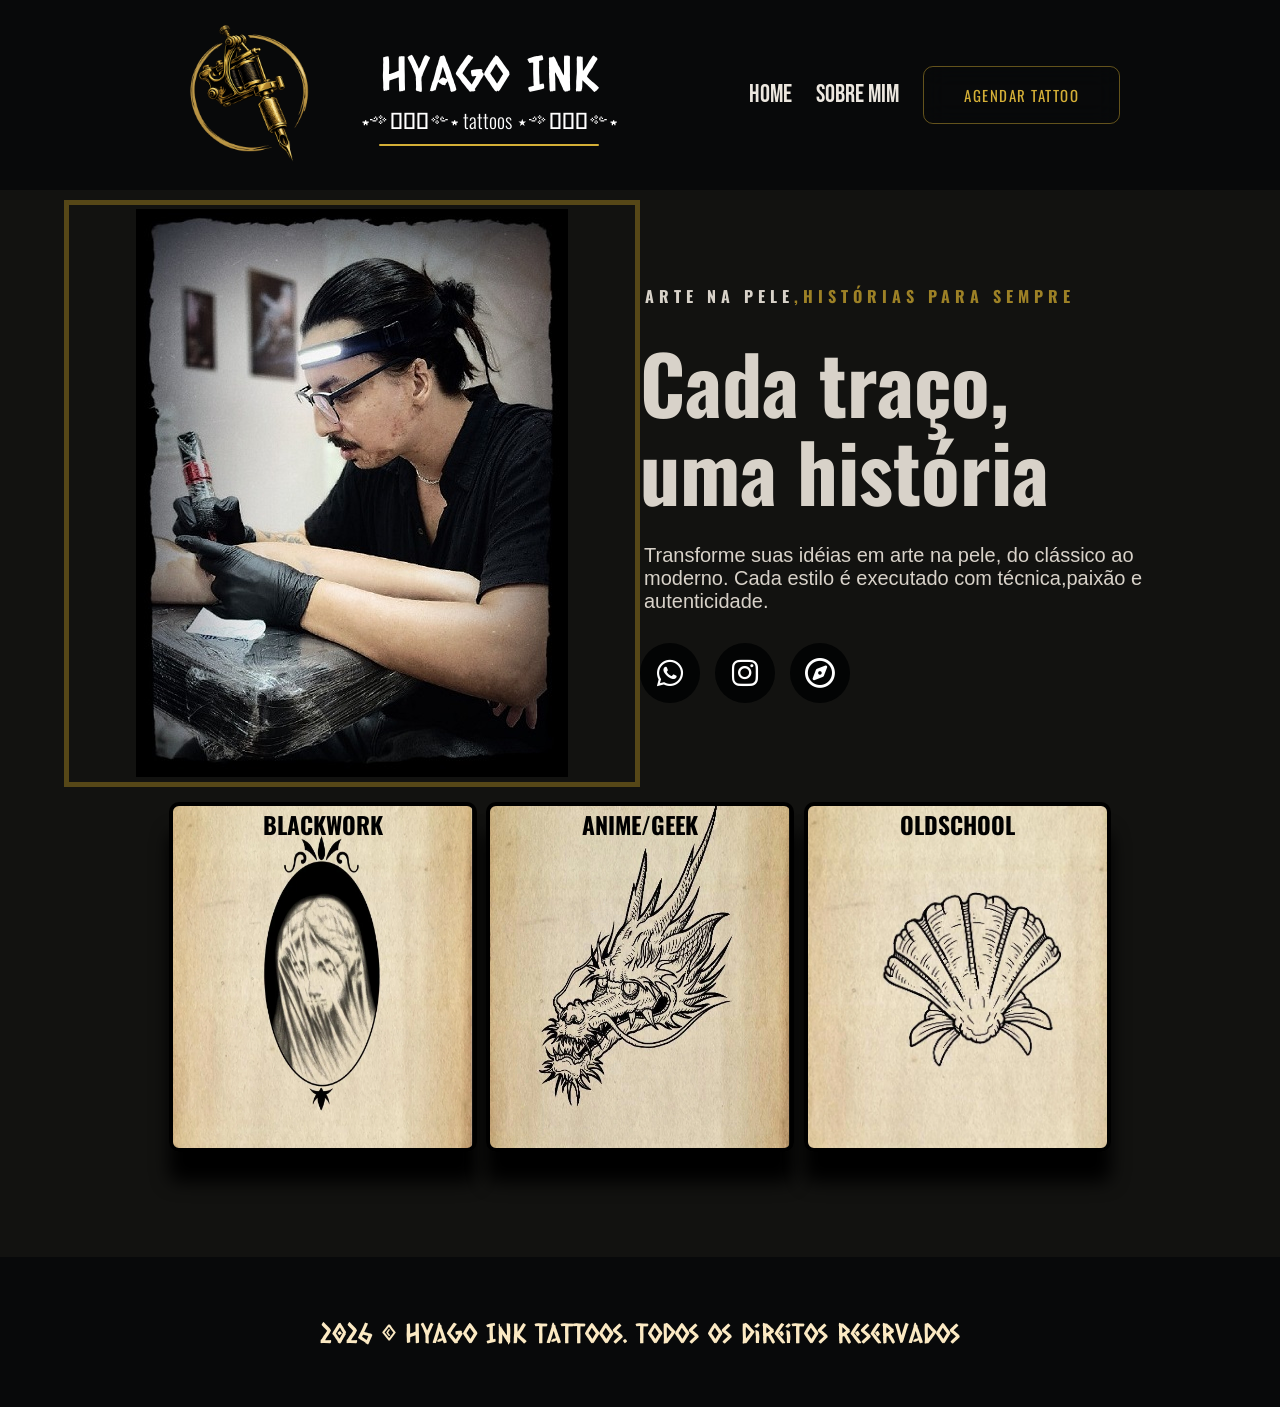
==== index.html @ d890bc1d "website criado" ====
<!doctype html>
<html lang="pt-br">
  <head>
    <meta charset="UTF-8" />
    <meta name="viewport" content="width=device-width, initial-scale=1.0" />
    <meta name="author" content="Haroldo Albino Verino" />
    <title>Hyago Ink tattoo</title>
    <link rel="icon" type="image/x-icon" href="/assets/favicon.ico" />
    <link
      rel="stylesheet"
      href="https://cdnjs.cloudflare.com/ajax/libs/font-awesome/6.7.2/css/all.min.css"
    />
    <meta name="description" content="Hyago tatuador blackwork de Fortaleza" />
    <link rel="stylesheet" href="style.css" />
    <link rel="stylesheet" href="lightbox.css" />
  </head>

  <body>
    <header>
      <nav>
        <div class="logo">
          <img
            src="assets/logoAgulha.png"
            alt="Logo do tatuador"
            class="logo-img"
          />

          <div class="logo-texto">
            <h1>
              <span class="titulo">Hyago Ink</span>
              <span class="subtitulo">‏⋆༺𓆩⸙𓆪༻⋆ tattoos ‏⋆༺𓆩⸙𓆪༻⋆</span>
              <span class="linha"></span>
            </h1>
          </div>
        </div>
        <ul class="navMenu">
          <li class="home-and-me">
            <a href="index.html" target="_self">Home</a>
          </li>
          <li class="home-and-me">
            <a class=" " href="sobreMim.html" target="_blank">Sobre Mim</a>
          </li>
          <li>
            <button
              onclick="
                window.open(
                  'https://wa.me/5585996476082?text=Ol%C3%A1%20Hyago%20%3A).%20Gostaria%20de%20me%20informar%20e%20agendar%20uma%20tattoo%20contigo.',
                  '_blank',
                )
              "
            >
              Agendar Tattoo
            </button>
          </li>
        </ul>
      </nav>
    </header>

    <section class="hero">
      <div class="box-img">
        <img
          id="barista"
          src="./assets/PhotoFunia-medium.jpg"
          alt="mulher barista"
        />
      </div>
      <div class="box-txt">
        <span> <strong>arte na pele</strong>,histórias para sempre</span>
        <h2>
          Cada traço, <br />
          uma história
        </h2>
        <p>
          Transforme suas idéias em arte na pele, do clássico ao moderno. Cada
          estilo é executado com técnica,paixão e autenticidade.
        </p>
        <div class="botoesContato">
          <a
            href="https://wa.me/558596476082"
            class="btn-social"
            target="_blank"
            aria-label="WhatsApp"
          >
            <i class="fa-brands fa-whatsapp"></i>
          </a>
          <a
            href="https://www.instagram.com/hyago.ink/p/DD-HPWAJzlg/"
            class="btn-social"
            target="_blank"
            aria-label="Instagram"
          >
            <i class="fa-brands fa-instagram"></i>
          </a>
          <a
            href="https://www.google.com/maps/place/North+Shopping+J%C3%B3quei/@-3.7646518,-38.5771942,17z/data=!3m1!4b1!4m6!3m5!1s0x7c74bf9281de4b5:0xbfbcad0a85fe0b85!8m2!3d-3.7646572!4d-38.5746193!16s%2Fg%2F12ml2y3hp?entry=ttu&g_ep=EgoyMDI2MDcxOS4wIKXMDSoASAFQAw%3D%3D/"
            class="btn-social"
            target="_blank"
            aria-label="Localização"
          >
            <i i class="fa-regular fa-compass"></i>
          </a>
        </div>
      </div>
    </section>

    <section class="especialidades">
      <div class="box-item bilu">
        <h3>
          <a href="#" class="abrir-galeria" data-galeria="blackwork">
            Blackwork
          </a>
        </h3>
      </div>

      <div class="box-item bilu2">
        <h3>
          <a href="#" class="abrir-galeria" data-galeria="anime">
            Anime/Geek
          </a>
        </h3>
      </div>
      <div class="box-item bilu3">
        <h3>
          <a href="#" class="abrir-galeria" data-galeria="oldschool">
            Oldschool
          </a>
        </h3>
      </div>
    </section>

    <footer>2026 © Hyago Ink tattoos. Todos os direitos reservados</footer>

    <!-- ------ -------modal---------------- ----------------------------------------------->
    <div class="container-galeria">
      <button id="fecharGaleria">&times;</button>

      <div class="gallery" id="gallery"></div>
    </div>

    <!-- ----------------------------------------Codigos em Javascript------------------------------------ -->
    <script src="lightbox-plus-jquery.js"></script>
    <script>
      const imagens = {
        blackwork: [
          "assets/blackwork/b1.webp",
          "assets/blackwork/b2.webp",
          "assets/blackwork/b3.webp",
          "assets/blackwork/b4.webp",
          "assets/blackwork/b5.webp",
          "assets/blackwork/b6.webp",
          "assets/blackwork/b7.webp",
          "assets/blackwork/b8.webp",
        ],

        anime: [
          "assets/anime/a1.webp",
          "assets/anime/a2.webp",
          "assets/anime/a3.webp",
          "assets/anime/a4.webp",
          "assets/anime/a5.webp",
          "assets/anime/a6.webp",
          "assets/anime/a7.webp",
          "assets/anime/a8.webp",
        ],

        oldschool: [
          "assets/oldschool/o1.webp",
          "assets/oldschool/o2.webp",
          "assets/oldschool/o3.webp",
          "assets/oldschool/o4.webp",
          "assets/oldschool/o5.webp",
        ],
      };

      const modal = document.querySelector(".container-galeria");
      const gallery = document.getElementById("gallery");

      document.querySelectorAll(".abrir-galeria").forEach((botao) => {
        botao.addEventListener("click", (e) => {
          e.preventDefault();

          const nomeGaleria = botao.dataset.galeria;

          gallery.innerHTML = "";

          imagens[nomeGaleria].forEach((foto) => {
            gallery.innerHTML += `
            <a href="${foto}"
              data-lightbox="${nomeGaleria}"
              data-title="${nomeGaleria}">  
                <img src="${foto}" alt="">
            </a>
            `;
          });

          modal.style.display = "flex";
        });
      });

      document.getElementById("fecharGaleria").onclick = () => {
        modal.style.display = "none";
      };

      modal.addEventListener("click", (e) => {
        if (e.target === modal) {
          modal.style.display = "none";
        }
      });
    </script>
  </body>
</html>
---- style.css ----
@import url('https://fonts.googleapis.com/css2?family=Anton&family=Bebas+Neue&family=Caesar+Dressing&family=Oswald:wght@200..700&family=Teko:wght@300..700&display=swap');

*{
    margin: 0;
    padding: 0;
    box-sizing: border-box;
}
body{
    background:  #121210;
    color: #FFFFFF;
}
html{
    font-family:"Oswald", sans-serif;
    font-weight: 400;
    font-style: normal;
}
a{
    text-decoration: none;
}

ul{
    list-style: none;
}
.logo{
    display: flex;
    align-items: center;
    gap: 1.25rem;
}
.logo img{
    width: 11.25rem;
    height: 11.25rem;
    object-fit: contain;
}
.logo-texto {
    display: flex;
    flex-direction: column;
    align-items: center;
    font-family: "Bebas Neue", sans-serif;
    font-weight: 300;
    font-style: normal;
}
.logoHeader{
    width: 0.125rem;
}
.logo-texto h1 {
    display: flex;
    flex-direction: column;
    align-items: center;
    gap: 0.2rem;
}

.titulo {
    font-size: 3rem;
    color: white;
    font-family: "Caesar Dressing", system-ui;
    font-weight: 400;
    font-style: normal;
    text-transform: uppercase;
    text-align: center;
}

.subtitulo {
    font-size: 1.25rem;
    color: white;
    margin-top: 0;
    font-family: "Oswald", sans-serif;
    font-optical-sizing: auto;
    font-weight: 300;
    font-style: normal;
    text-align: center;
    text-transform: lowercase;
    display: block;
}

.linha {
    width: 13.75rem;
    height: 0.18rem;
    background-color: #d4af37; /* amarelo/dourado */
    margin-top: 0.31rem;
    border-radius: 0.12rem;
}

nav{
    max-width: 125rem;
    margin: auto;
    padding: 0.3rem 10rem;
    background: rgb(8, 9, 10);


    display:flex;
    flex-flow: row;
    justify-content: space-between ;
    align-items: center;
    /* box-shadow: 10px 0px 10px  #967347ff; */
    
}

.navMenu{
    font-family: "Bebas Neue", sans-serif;
    font-weight: 300;
    font-style: normal;
    display: flex;
    flex-flow: row wrap;
    justify-content: center;
    align-items: center;
    text-align: center;
    gap: 1.5rem;
    color:  #eCE7DFff;
    font-size: 1.56rem;
    cursor: pointer;
}

.home-and-me:hover{
    transition: all 0.3s ease-in-out;
    font-size: 1.75rem;
    color: #d4af37;
    font-weight:normal;
}
.home-and-me a{
    position: relative;
    color: #ECE7DF;
    text-decoration: none;
    transition: color 0.2s ease-in-out;
}
.home-and-me a::after{
    content: "";
    position: absolute;
    left: 0;
    bottom: -6px;
    width: 0;
    height: 3px;
    background-color: #d4af37;
    transition: width 0.3s ease;
}

.home-and-me a:hover{
    color: #d4af37;
}

.home-and-me a:hover::after{
    width: 100%;
}

button{
    padding: 1.06rem 2.5rem;
    border-radius: 0.62rem;
    border: 0.12rem solid rgba(212, 175, 55, 0.45);
    color: #d4af37;
    cursor: pointer;
    background-color: transparent;
    backdrop-filter: blur(12px);
    -webkit-backdrop-filter: blur(12px);
    letter-spacing: 1.5px;
    text-transform: uppercase;
    font-size: 0.93rem;
    transition: all 0.5s ease-in-out;
    font-family: "Oswald", sans-serif;
}

button:hover {
    background: transparent;
    color: #d4af37;
    font-size: 1.06rem;
    transform: scale(1.05) translateY(-3px);
    border: #d4af37 solid 0.18rem;
}


/* --------Main e Footer ------------------------------ */
.hero {
    display: flex;
    justify-content: center;
    align-items: center;
    width: 100%;
    /* border: 2px solid #BF774C; */
}

.box-img {
    display: flex;
    justify-content: center;
    width: 45%;
    margin-bottom: 0.62rem;
    margin-top: 0.62rem;
    border: 5px solid #564717;
    padding: 0.31rem 0;
}

.box-txt {
    display: flex;
    flex-flow: row wrap;
    width: 45%;
    /* border: 1px solid #47241A; */
}

.box-txt span {
    color: #9d8126;
    letter-spacing: 5px;
    text-transform: uppercase;
    font-family: "Oswald", sans-serif;
    font-weight: bolder;
    font-style: normal;
    padding-left: 5px;
}

.box-txt h2 {
    font-family:"Oswald", sans-serif, 'Franklin Gothic Medium', 'Arial Narrow', Arial, sans-serif;
    font-size: 5rem;
    color: #D8D2C9ff;
    font-weight: 800;
    margin-top: 1.87rem;
    margin-bottom: 1.87rem;
    line-height: 5.5rem;
    font-style: normal;
}

.box-img p {
    color: #20080E;
    font-family: "Poppins", sans-serif;
}

.box-txt p {
    color: #D8D2C9ff;
    margin-bottom: 1.87rem;
    font-family: "Poppins", sans-serif;
    font-style: normal;
    padding-left: 0.25rem;
    font-size: 1.25rem;
}
strong {
    color: #D8D2C9ff;
}

.botoesContato{
    
     width: 100%;
     display: flex;
     justify-content: flex-start;
     gap: 0.93rem;
    
}
.btn-social {
    width: 3.75rem;
    height: 3.75rem;
    

    display: flex;
    justify-content: center;
    align-items: center;
    margin:0;
    

    background: rgb(3, 4, 4);
    color: #fff;
    border-radius: 50%;

    font-size: 1.87rem;

    transition: all .3s ease;
}

.btn-social:hover {
    background: #9d8126;
    color: #121210;
    transform: translateY(-5px) scale(1.08);
}


.especialidades {
    display: flex;
    justify-content: center;
    align-items: center;
    flex-flow: row wrap;
    width: 80%;
    margin-left: 10%;
    color: #08090Aff;
    font-size: 1.25rem;
    text-transform: uppercase;
}

.box-item {
    width: 30%;
    height: 21.87rem;
    /* border: rgb(0, 0, 0) 4px solid; */
    margin: 0.31rem;
    padding: 1.87rem 1.25rem;
    text-align: center;
    border-radius: 0.62rem;
    display: flex;
    flex-direction: column;
    justify-content: start;
    align-items: center;
    box-shadow: 0 30px 18px   #000000;
}
.box-item a{
    text-decoration: none;
    color: rgb(0, 0, 0);
    font-weight: bold; 
    transition:all 0.2s ease-in-out;
    
}

.box-item a:hover{
    text-decoration: none;
    font-weight: bolder;
    transform:  scale(1.1) translateY(-5px);
    color:#9d8126;
    text-shadow: 2px 2px #000000;

}

.bilu{
    background-image: url("assets/blackworkArt.webp");
    background-repeat: no-repeat;
    background-attachment: scroll;
    background-size: 100% 100%;
    padding: 0.06rem;
    border: black 4px solid;

}
.bilu2{
    background-image: url("assets/animeArt.webp");
    background-repeat: no-repeat;
    background-attachment: scroll;
    background-size: 100% 100%;
    padding: 0.06rem;
    border: black 4px solid;

}
.bilu3{
    background-image: url("assets/oldschollArt.webp");
    background-repeat: no-repeat;
    background-attachment: scroll;
    background-size:cover;
    padding: 0.06rem;
    border: black 4px solid;

}
.m-top {
    margin-top: 1.87rem;
}

footer {
    display: flex;
    justify-content: center;
    align-items: center;
    margin-top: 6.25rem;
    background: #08090A;
    height: 9.37rem;
    color: #FBE9C3;
    text-align: center;
    font-size: 1.70rem;
    font-family: "Caesar Dressing", system-ui;
    font-weight: 400;
    font-style: normal;
}

.zap {
    position: fixed;
    right: 20px;
    bottom: 20px;
}
/* ----------------------------Lightbox ------------------------- */


/* .container-galeria{
    width: 100%;
    min-height: 100vh;
    display: flex;
    align-items: center;
    justify-content: center;
    padding: 50px 8%;
} */

.gallery{

    background:#fff;
    padding:25px;
    border-radius:15px;

    width:90%;
    max-width:1100px;

    display:grid;
    grid-template-columns:repeat(4,1fr);

    gap:20px;

    max-height:85vh;
    overflow:auto;

}

.gallery img{
    width: 100%;
    height:220px;
    object-fit:cover;
    border-radius:10px;
    transition:.3s;

} 

.gallery img:hover{

    transform:scale(1.05);

}

.container-galeria{
    position: fixed;
    inset: 0;

    display: none; /* escondida */

    justify-content: center;
    align-items: center;

    background: rgba(0,0,0,.8);

    z-index: 999;
}

#fecharGaleria{
    position:absolute;
    top:40px;
    right:40px;

    width:45px;
    height:45px;

    border:none;
    border-radius:50%;

    font-size:22px;
    cursor:pointer;
}

.btnGaleria{
    padding: 0.8rem 3.8rem;
    background-color: #530703;
    color: #fff;
    border: none;
    border-radius: 9999px;
    cursor: pointer;
    font-weight: 500;
    font-size: 1rem;
    transition: all 0.2s ease-in-out;
    box-shadow:  10px 0px 10px #2c2c2c;
}

.btnGaleria:hover{
    background-color: #720904;
    color: #fff;
    transform: scale(1.1) translateY(-5px);
    box-shadow: 10px 5px 10px #2c2c2c;
}


@media screen and (max-width: 992px){

    nav{
        padding:1rem 2rem;
        flex-direction:column;
        gap:20px;
    }

    .navMenu{
        flex-wrap:wrap;
        justify-content:center;
    }

    .hero{
        flex-direction:column-reverse;
        padding:40px 20px;
        gap:40px;
    }

    .box-img{
        width:70%;
    }

    .box-txt{
        width:100%;
        align-items:center;
        text-align:center;
    }

    .box-txt h2{
        font-size:55px;
        line-height:60px;
    }

    .botoesContato{
        justify-content:center;
    }

    .btn-social{
        margin-left:10px;
        margin-right:10px;
    }

    .especialidades{
        width:95%;
        margin:auto;
    }

    .box-item{
        width:45%;
    }

}
@media screen and (max-width: 1200px) {
    .hero {
        flex-direction: column-reverse;
    }

    .box-txt {
        flex-flow: column wrap;
        width: 100%;
        padding: 40px 30px;
        justify-content: center;
        align-items: center;
    }

    .box-txt p {
        text-align: center;
    }

    .box-txt h2 {
        font-size: 50px;
    }

    .box-img {
        width: 100%;
        margin-bottom: 40px;
    }

    .box-item {
        width: 95%;
    }

    footer {
        font-size: 18px;
        text-align: center;
    }

    header h1 {
        padding: 7px;
        font-size: 80px;
    }
}

@media screen and (max-width:768px){

    nav{
        padding:15px;
    }

    .logo{
        flex-direction:column;
        gap:5px;
    }

    .logo img{
        width:120px;
        height:120px;
    }

    .titulo{
        font-size:2rem;
    }

    .subtitulo{
        font-size:15px;
    }

    .linha{
        width:160px;
    }

    .navMenu{
        flex-direction:column;
        gap:15px;
        font-size:22px;
    }

    button{
        width:100%;
        max-width:280px;
    }

    .hero{
        padding:30px 20px;
    }

    .box-img{
        width:100%;
    }

    .box-img img{
        width:100%;
        height:auto;
    }

    .box-txt{
        width:100%;
    }

    .box-txt span{
        letter-spacing:2px;
        font-size:14px;
        text-align:center;
    }

    .box-txt h2{
        font-size:42px;
        line-height:48px;
        text-align:center;
    }

    .box-txt p{
        font-size:18px;
        text-align:center;
    }

    .botoesContato{
        justify-content:center;
    }

    .btn-social{
        margin:0 8px;
    }

    .especialidades{
        width:95%;
    }

    .box-item{
        width:100%;
        height:250px;
    }

    .gallery{
        grid-template-columns:repeat(2,1fr);
        width:95%;
        padding:15px;
    }

    .gallery img{
        height:160px;
    }

    footer{
        font-size:16px;
        padding:20px;
        height:auto;
    }

}

@media screen and (max-width:480px){

    .titulo{
        font-size:1.6rem;
    }

    .subtitulo{
        font-size:12px;
    }

    .box-txt h2{
        font-size:34px;
        line-height:38px;
    }

    .box-txt p{
        font-size:16px;
    }

    .gallery{
        grid-template-columns:1fr;
    }

    .gallery img{
        height:240px;
    }

    #fecharGaleria{
        top:15px;
        right:15px;
    }

}
 
--soft-linen: #ECE7DFff;
--dust-grey: #D8D2C9ff;
--faded-copper: #967347ff;
--coffee-bean: #7B5A45ff;
--black: #08090A;
--loweblack: #121210;
 #d4af37;
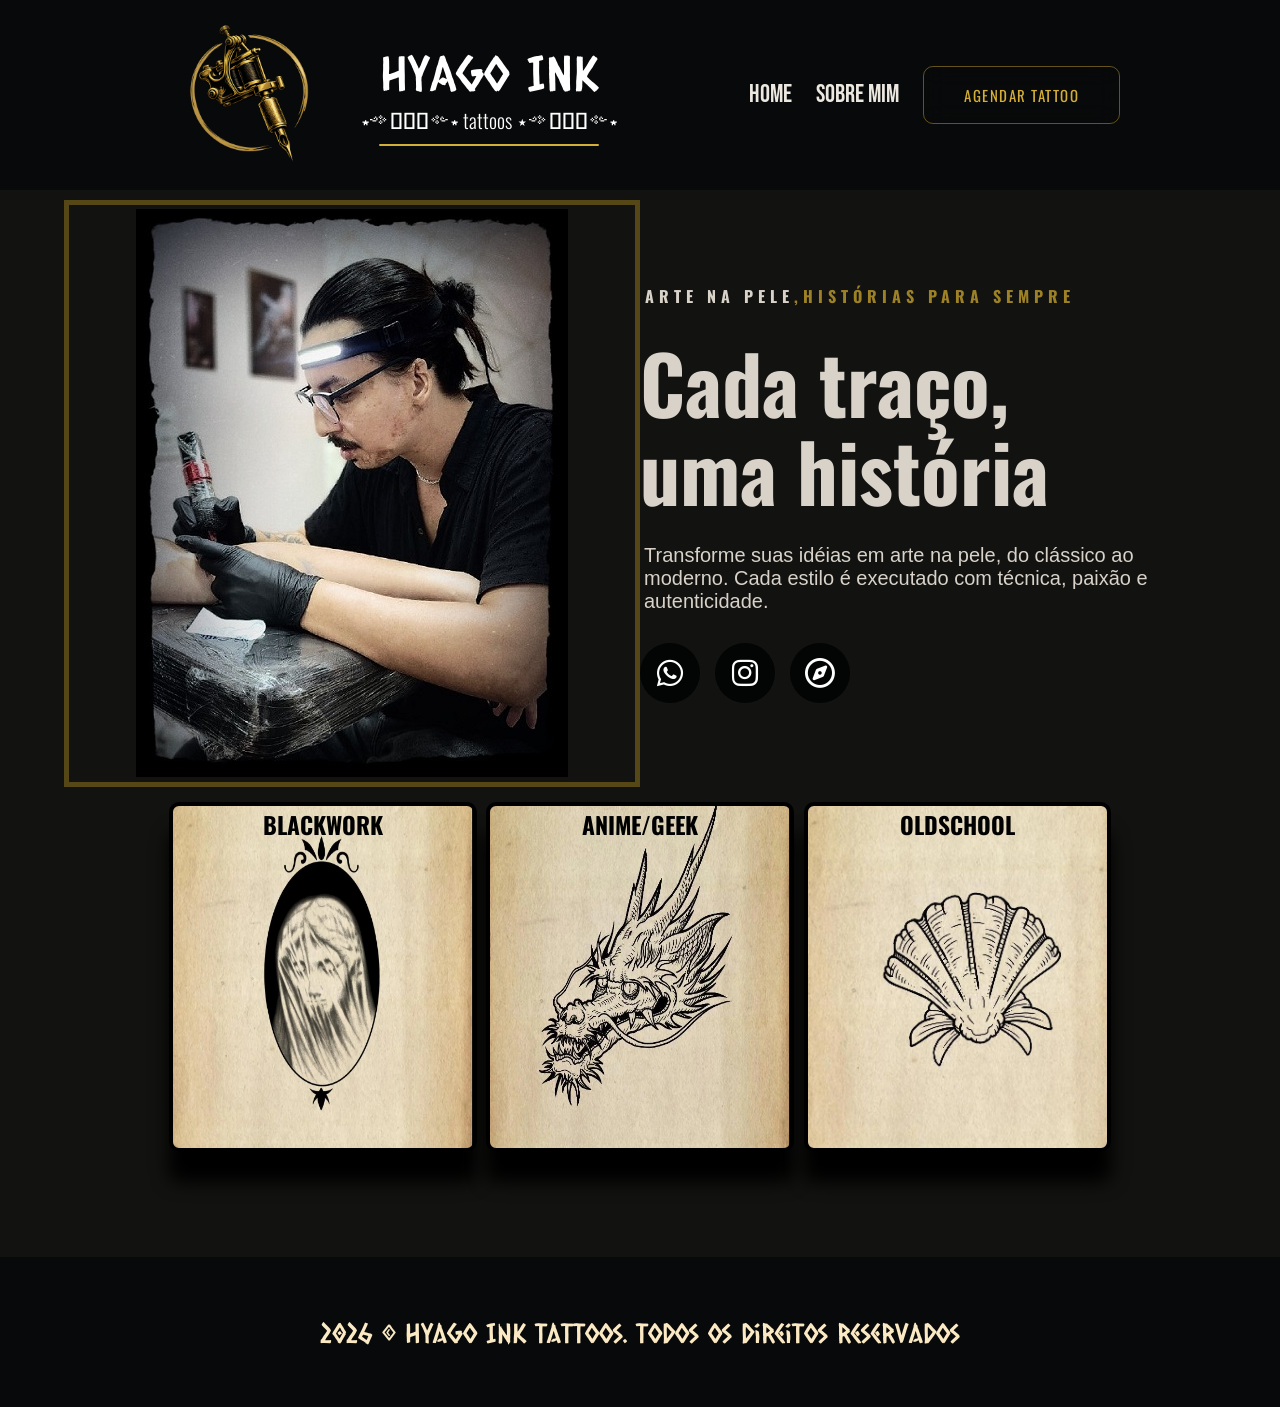
==== commit cb164270: "Update index.html" ====
--- a/index.html
+++ b/index.html
@@ -72,7 +72,7 @@
         </h2>
         <p>
           Transforme suas idéias em arte na pele, do clássico ao moderno. Cada
-          estilo é executado com técnica,paixão e autenticidade.
+          estilo é executado com técnica, paixão e autenticidade.
         </p>
         <div class="botoesContato">
           <a
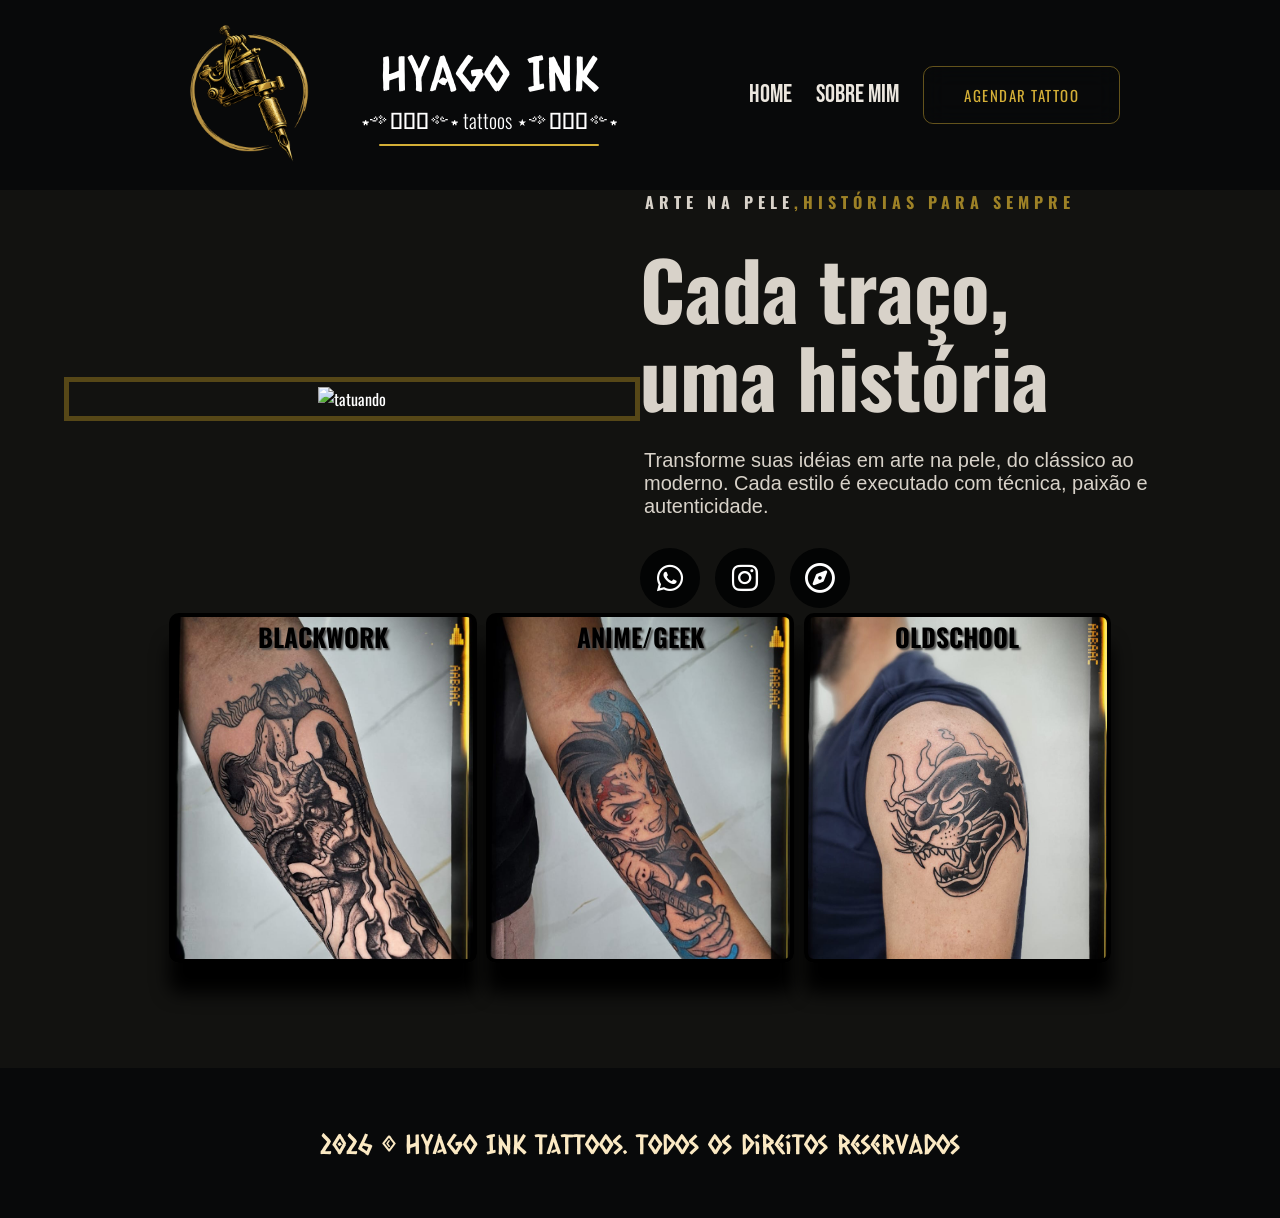
==== commit b4e719d5: "Update index.html" ====
--- a/index.html
+++ b/index.html
@@ -60,8 +60,8 @@
       <div class="box-img">
         <img
           id="barista"
-          src="./assets/PhotoFunia-medium.jpg"
-          alt="mulher barista"
+          src="./assets/photoFunia-medium.webp"
+          alt="tatuando"
         />
       </div>
       <div class="box-txt">
--- a/style.css
+++ b/style.css
@@ -273,7 +273,7 @@
     width: 80%;
     margin-left: 10%;
     color: #08090Aff;
-    font-size: 1.25rem;
+    font-size: 1.35rem;
     text-transform: uppercase;
 }
 
@@ -294,7 +294,8 @@
 .box-item a{
     text-decoration: none;
     color: rgb(0, 0, 0);
-    font-weight: bold; 
+    font-weight: bolder; 
+    text-shadow: 2px 2px 2px #4b4b4a;
     transition:all 0.2s ease-in-out;
     
 }
@@ -309,28 +310,31 @@
 }
 
 .bilu{
-    background-image: url("assets/blackworkArt.webp");
+    background-image: url("assets/blackworkcapa.webp");
+    background-repeat:no-repeat;
+    background-attachment: scroll;
+    background-size: cover;
+    background-position: center;
+    padding: 0.06rem;
+    border: black 4px solid;
+
+}
+.bilu2{
+    background-image: url("assets/animecapa.webp");
     background-repeat: no-repeat;
     background-attachment: scroll;
-    background-size: 100% 100%;
+    background-size: cover;
+    background-position: center;
     padding: 0.06rem;
     border: black 4px solid;
 
 }
-.bilu2{
-    background-image: url("assets/animeArt.webp");
-    background-repeat: no-repeat;
-    background-attachment: scroll;
-    background-size: 100% 100%;
-    padding: 0.06rem;
-    border: black 4px solid;
-
-}
 .bilu3{
-    background-image: url("assets/oldschollArt.webp");
+    background-image: url("assets/oldschoolcapa.webp");
     background-repeat: no-repeat;
     background-attachment: scroll;
     background-size:cover;
+    background-position: bottom;
     padding: 0.06rem;
     border: black 4px solid;
 
@@ -697,4 +701,4 @@
 --coffee-bean: #7B5A45ff;
 --black: #08090A;
 --loweblack: #121210;
- #d4af37;+ #d4af37;
